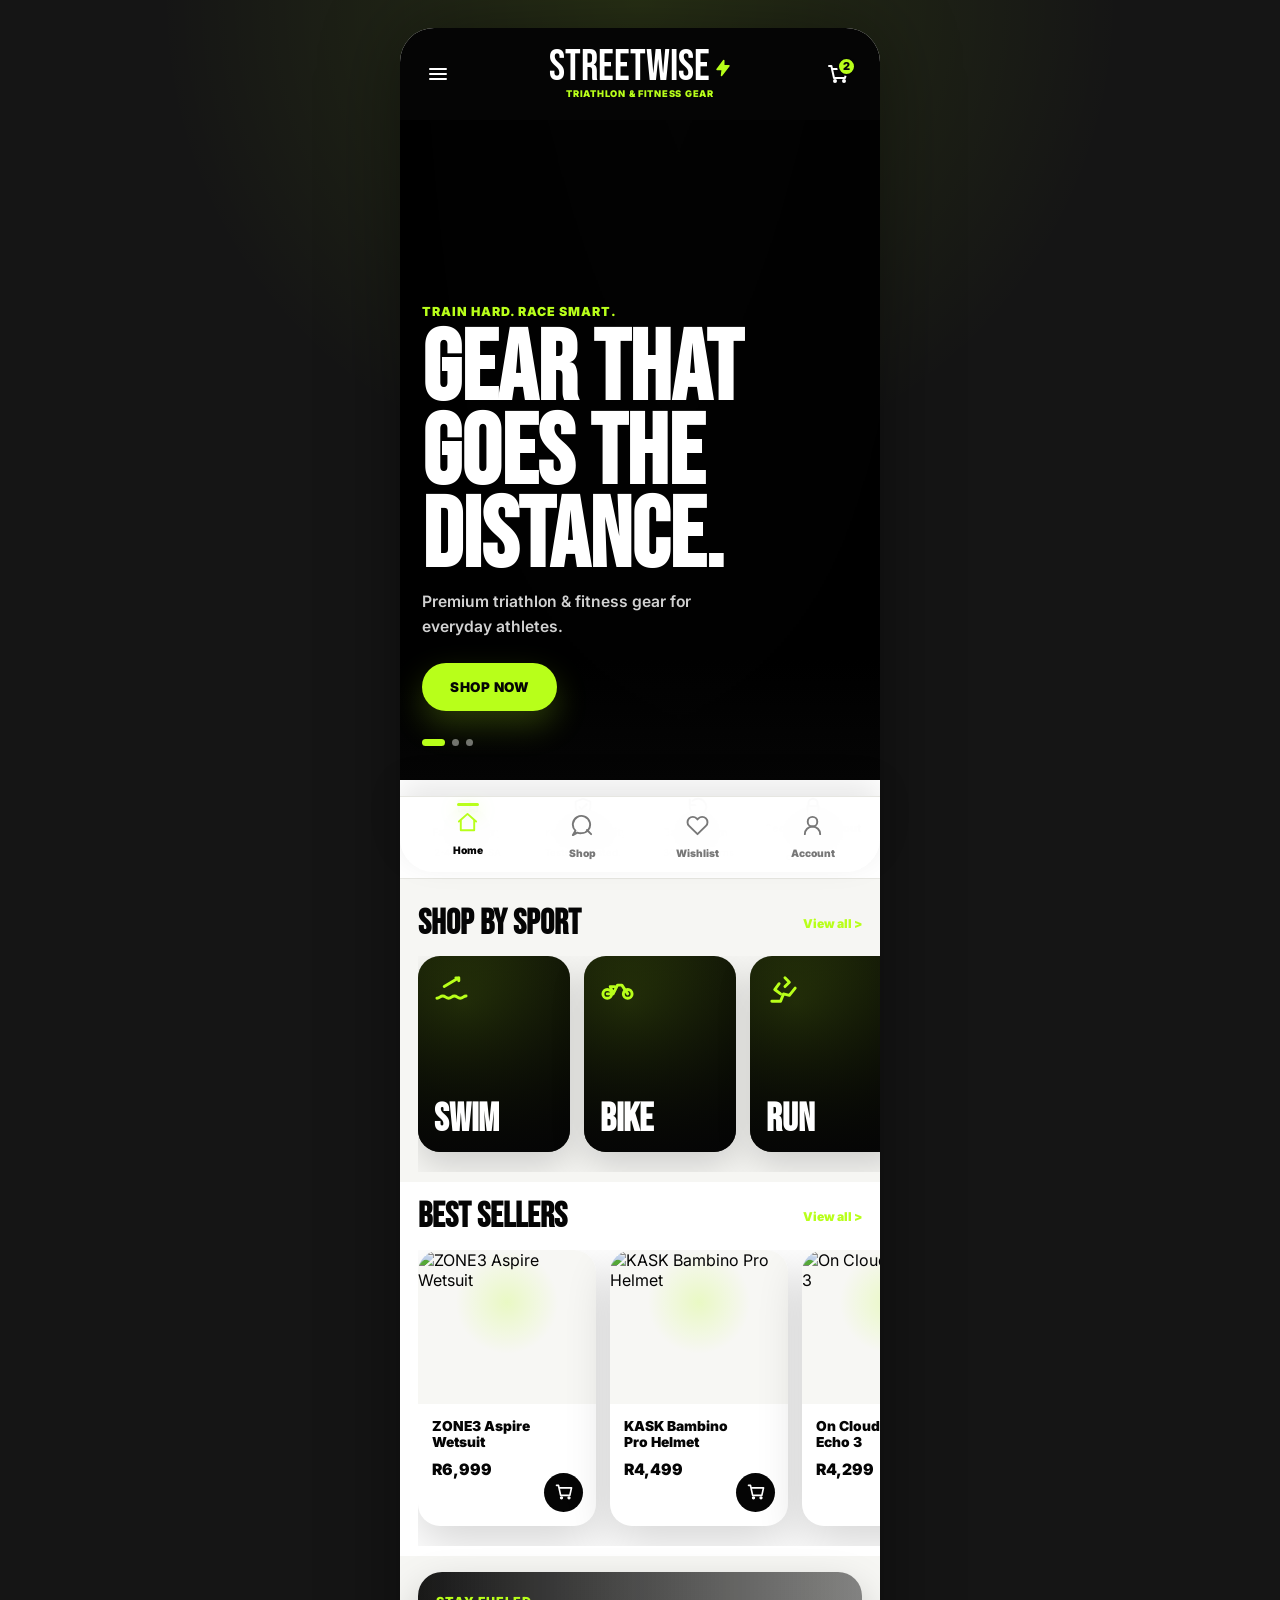
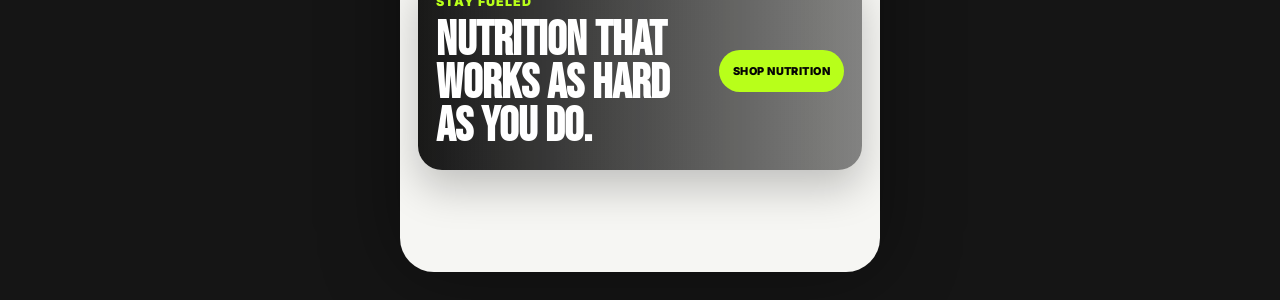
==== index.html @ 717f69e1 "first commit" ====
<!doctype html>
<html lang="en">
  <head>
    <meta charset="UTF-8" />
    <meta name="viewport" content="width=device-width, initial-scale=1.0" />
    <meta
      name="description"
      content="STREETWISE triathlon and fitness gear ecommerce landing page."
    />
    <title>STREETWISE | Triathlon & Fitness Gear</title>
    <link rel="preconnect" href="https://fonts.googleapis.com" />
    <link rel="preconnect" href="https://fonts.gstatic.com" crossorigin />
    <link
      href="https://fonts.googleapis.com/css2?family=Bebas+Neue&family=Inter:wght@400;600;700;800;900&display=swap"
      rel="stylesheet"
    />
    <link rel="stylesheet" href="src/styles.css" />
  </head>
  <body>
    <div class="app-shell">
      <header class="top-header" aria-label="STREETWISE header">
        <button class="icon-button" type="button" aria-label="Open menu">
          <svg aria-hidden="true" viewBox="0 0 24 24">
            <path d="M4 7h16M4 12h16M4 17h16" />
          </svg>
        </button>

        <a class="logo-lockup" href="#" aria-label="STREETWISE home">
          <span class="logo-row">
            STREETWISE
            <svg class="bolt" aria-hidden="true" viewBox="0 0 24 24">
              <path d="m13 2-9 12h7l-1 8 10-13h-7l0-7Z" />
            </svg>
          </span>
          <span class="tagline">TRIATHLON &amp; FITNESS GEAR</span>
        </a>

        <button class="icon-button cart-button" type="button" aria-label="Cart">
          <svg aria-hidden="true" viewBox="0 0 24 24">
            <path d="M6 7h15l-2 9H8L6 7ZM6 7 5.4 4H3" />
            <path d="M9 20a1 1 0 1 0 0-2 1 1 0 0 0 0 2ZM18 20a1 1 0 1 0 0-2 1 1 0 0 0 0 2Z" />
          </svg>
          <span class="cart-badge" id="cartCount">2</span>
        </button>
      </header>

      <main>
        <section class="hero" aria-labelledby="hero-title">
          <div class="hero-media" aria-hidden="true"></div>
          <div class="hero-content">
            <p class="hero-kicker">TRAIN HARD. RACE SMART.</p>
            <h1 id="hero-title">GEAR THAT GOES THE DISTANCE.</h1>
            <p>
              Premium triathlon &amp; fitness gear for everyday athletes.
            </p>
            <a class="cta-button" href="#best-sellers">SHOP NOW</a>
            <div class="slider-dots" aria-label="Hero slides">
              <span class="active"></span>
              <span></span>
              <span></span>
            </div>
          </div>
        </section>

        <section class="trust-strip" aria-label="Store benefits">
          <article>
            <svg aria-hidden="true" viewBox="0 0 24 24">
              <path d="M10 17h4V5H2v12h3" />
              <path d="M14 8h4l4 4v5h-3" />
              <path d="M7 19a2 2 0 1 0 0-4 2 2 0 0 0 0 4ZM17 19a2 2 0 1 0 0-4 2 2 0 0 0 0 4Z" />
            </svg>
            <span>Fast Delivery</span>
            <small>2-4 days in SA</small>
          </article>
          <article>
            <svg aria-hidden="true" viewBox="0 0 24 24">
              <path d="m8 12 2.5 2.5L16 9" />
              <path d="M12 3 4 6v6c0 5 3.5 7.6 8 9 4.5-1.4 8-4 8-9V6l-8-3Z" />
            </svg>
            <span>Premium Quality</span>
            <small>Tested. Trusted.</small>
          </article>
          <article>
            <svg aria-hidden="true" viewBox="0 0 24 24">
              <path d="M3 12a9 9 0 1 0 3-6.7" />
              <path d="M3 4v6h6" />
            </svg>
            <span>Easy Returns</span>
            <small>30-day returns</small>
          </article>
          <article>
            <svg aria-hidden="true" viewBox="0 0 24 24">
              <path d="M7 11V8a5 5 0 0 1 10 0v3" />
              <path d="M6 11h12v10H6z" />
            </svg>
            <span>Secure Checkout</span>
            <small>Shop with confidence</small>
          </article>
        </section>

        <section class="content-section" aria-labelledby="sport-title">
          <div class="section-heading">
            <h2 id="sport-title">SHOP BY SPORT</h2>
            <a href="#">View all &gt;</a>
          </div>

          <div class="h-scroll sport-scroll" aria-label="Sport categories">
            <article class="sport-card swim">
              <svg aria-hidden="true" viewBox="0 0 24 24">
                <path d="M2 18c2 0 2-1.5 4-1.5S8 18 10 18s2-1.5 4-1.5S16 18 18 18s2-1.5 4-1.5" />
                <path d="M7 10 17 4M15 4h2v2" />
              </svg>
              <h3>Swim</h3>
            </article>
            <article class="sport-card bike">
              <svg aria-hidden="true" viewBox="0 0 24 24">
                <path d="M5 18a3 3 0 1 0 0-6 3 3 0 0 0 0 6ZM19 18a3 3 0 1 0 0-6 3 3 0 0 0 0 6Z" />
                <path d="M5 15h4l3-6h3l4 6M9 15l-2-5h3" />
              </svg>
              <h3>Bike</h3>
            </article>
            <article class="sport-card run">
              <svg aria-hidden="true" viewBox="0 0 24 24">
                <path d="m13 4 3 3-3 3" />
                <path d="M4 20h6l2-5 4 1 4-5" />
                <path d="M9 8 6 12l4 3" />
              </svg>
              <h3>Run</h3>
            </article>
            <article class="sport-card fitness">
              <svg aria-hidden="true" viewBox="0 0 24 24">
                <path d="M6 6v12M18 6v12M3 10v4M21 10v4M6 12h12" />
              </svg>
              <h3>Fitness</h3>
            </article>
          </div>
        </section>

        <section
          class="content-section product-section"
          id="best-sellers"
          aria-labelledby="product-title"
        >
          <div class="section-heading">
            <h2 id="product-title">BEST SELLERS</h2>
            <a href="#">View all &gt;</a>
          </div>

          <div class="h-scroll product-scroll" aria-label="Best seller products">
            <article class="product-card reveal-card">
              <div class="product-image">
                <img
                  src="https://images.unsplash.com/photo-1530549387789-4c1017266635?auto=format&fit=crop&w=420&q=80"
                  alt="ZONE3 Aspire Wetsuit"
                />
              </div>
              <div class="product-info">
                <h3>ZONE3 Aspire Wetsuit</h3>
                <p>R6,999</p>
                <button class="add-button" type="button" aria-label="Add ZONE3 Aspire Wetsuit to cart">
                  <svg aria-hidden="true" viewBox="0 0 24 24">
                    <path d="M6 7h15l-2 9H8L6 7ZM6 7 5.4 4H3" />
                    <path d="M9 20a1 1 0 1 0 0-2 1 1 0 0 0 0 2ZM18 20a1 1 0 1 0 0-2 1 1 0 0 0 0 2Z" />
                  </svg>
                </button>
              </div>
            </article>

            <article class="product-card reveal-card">
              <div class="product-image">
                <img
                  src="https://images.unsplash.com/photo-1507035895480-2b3156c31fc8?auto=format&fit=crop&w=420&q=80"
                  alt="KASK Bambino Pro Helmet"
                />
              </div>
              <div class="product-info">
                <h3>KASK Bambino Pro Helmet</h3>
                <p>R4,499</p>
                <button class="add-button" type="button" aria-label="Add KASK Bambino Pro Helmet to cart">
                  <svg aria-hidden="true" viewBox="0 0 24 24">
                    <path d="M6 7h15l-2 9H8L6 7ZM6 7 5.4 4H3" />
                    <path d="M9 20a1 1 0 1 0 0-2 1 1 0 0 0 0 2ZM18 20a1 1 0 1 0 0-2 1 1 0 0 0 0 2Z" />
                  </svg>
                </button>
              </div>
            </article>

            <article class="product-card reveal-card">
              <div class="product-image">
                <img
                  src="https://images.unsplash.com/photo-1542291026-7eec264c27ff?auto=format&fit=crop&w=420&q=80"
                  alt="On Cloudboom Echo 3"
                />
              </div>
              <div class="product-info">
                <h3>On Cloudboom Echo 3</h3>
                <p>R4,299</p>
                <button class="add-button" type="button" aria-label="Add On Cloudboom Echo 3 to cart">
                  <svg aria-hidden="true" viewBox="0 0 24 24">
                    <path d="M6 7h15l-2 9H8L6 7ZM6 7 5.4 4H3" />
                    <path d="M9 20a1 1 0 1 0 0-2 1 1 0 0 0 0 2ZM18 20a1 1 0 1 0 0-2 1 1 0 0 0 0 2Z" />
                  </svg>
                </button>
              </div>
            </article>

            <article class="product-card reveal-card">
              <div class="product-image">
                <img
                  src="https://images.unsplash.com/photo-1523275335684-37898b6baf30?auto=format&fit=crop&w=420&q=80"
                  alt="Garmin Forerunner 965"
                />
              </div>
              <div class="product-info">
                <h3>Garmin Forerunner 965</h3>
                <p>R8,999</p>
                <button class="add-button" type="button" aria-label="Add Garmin Forerunner 965 to cart">
                  <svg aria-hidden="true" viewBox="0 0 24 24">
                    <path d="M6 7h15l-2 9H8L6 7ZM6 7 5.4 4H3" />
                    <path d="M9 20a1 1 0 1 0 0-2 1 1 0 0 0 0 2ZM18 20a1 1 0 1 0 0-2 1 1 0 0 0 0 2Z" />
                  </svg>
                </button>
              </div>
            </article>
          </div>
        </section>

        <section class="nutrition-banner" aria-labelledby="nutrition-title">
          <div>
            <p>STAY FUELED</p>
            <h2 id="nutrition-title">NUTRITION THAT WORKS AS HARD AS YOU DO.</h2>
          </div>
          <a class="mini-cta" href="#">SHOP NUTRITION</a>
        </section>
      </main>

      <nav class="bottom-nav" aria-label="Mobile navigation">
        <a class="active" href="#">
          <svg aria-hidden="true" viewBox="0 0 24 24">
            <path d="m3 11 9-8 9 8" />
            <path d="M5 10v10h14V10" />
          </svg>
          <span>Home</span>
        </a>
        <a href="#sport-title">
          <svg aria-hidden="true" viewBox="0 0 24 24">
            <path d="M11 20a9 9 0 1 0-6.4-2.6L2 22l4.6-2.6A9 9 0 0 0 11 20Z" />
            <path d="m21 21-4.3-4.3" />
          </svg>
          <span>Shop</span>
        </a>
        <a href="#">
          <svg aria-hidden="true" viewBox="0 0 24 24">
            <path d="M20.8 4.6a5.5 5.5 0 0 0-7.8 0L12 5.7l-1-1.1a5.5 5.5 0 0 0-7.8 7.8L12 21l8.8-8.6a5.5 5.5 0 0 0 0-7.8Z" />
          </svg>
          <span>Wishlist</span>
        </a>
        <a href="#">
          <svg aria-hidden="true" viewBox="0 0 24 24">
            <path d="M20 21a8 8 0 1 0-16 0" />
            <path d="M12 13a5 5 0 1 0 0-10 5 5 0 0 0 0 10Z" />
          </svg>
          <span>Account</span>
        </a>
      </nav>
    </div>

    <script src="src/script.js"></script>
  </body>
</html>
---- src/styles.css ----
:root {
  --black: #050505;
  --white: #ffffff;
  --off-white: #f6f6f3;
  --lime: #b8ff1a;
  --charcoal: #151515;
  --muted: #777777;
  --line: #e6e6e1;
  --shadow: 0 18px 46px rgba(5, 5, 5, 0.16);
  --header-height: 92px;
  --bottom-nav-height: 76px;
}

* {
  box-sizing: border-box;
}

html {
  scroll-behavior: smooth;
}

body {
  margin: 0;
  min-height: 100vh;
  color: var(--black);
  background: var(--charcoal);
  font-family: Inter, system-ui, -apple-system, BlinkMacSystemFont, "Segoe UI",
    sans-serif;
}

body,
button,
a {
  -webkit-tap-highlight-color: transparent;
}

button,
a {
  color: inherit;
  font: inherit;
}

a {
  text-decoration: none;
}

button {
  border: 0;
}

img,
svg {
  display: block;
}

svg {
  fill: none;
  stroke: currentColor;
  stroke-linecap: round;
  stroke-linejoin: round;
  stroke-width: 2;
}

.app-shell {
  position: relative;
  min-height: 100vh;
  max-width: 480px;
  margin: 0 auto;
  overflow-x: hidden;
  background: var(--off-white);
  box-shadow: 0 0 80px rgba(0, 0, 0, 0.42);
  padding-top: var(--header-height);
  padding-bottom: calc(var(--bottom-nav-height) + env(safe-area-inset-bottom));
}

.top-header {
  position: fixed;
  top: 0;
  left: 50%;
  z-index: 50;
  display: grid;
  grid-template-columns: 48px 1fr 48px;
  align-items: center;
  width: min(100%, 480px);
  height: var(--header-height);
  padding: 12px 16px 13px;
  color: var(--white);
  background: var(--black);
  transform: translateX(-50%);
  animation: fade-down 620ms cubic-bezier(0.22, 1, 0.36, 1) both;
}

.icon-button {
  position: relative;
  display: grid;
  width: 44px;
  height: 44px;
  place-items: center;
  border-radius: 999px;
  color: var(--white);
  background: transparent;
  cursor: pointer;
  transition:
    background 180ms ease,
    transform 180ms ease;
}

.icon-button:active {
  transform: scale(0.93);
}

.icon-button svg {
  width: 24px;
  height: 24px;
}

.logo-lockup {
  display: grid;
  justify-items: center;
  gap: 1px;
  min-width: 0;
  text-align: center;
}

.logo-row {
  display: inline-flex;
  align-items: center;
  gap: 4px;
  color: var(--white);
  font-family: "Bebas Neue", Impact, sans-serif;
  font-size: clamp(2rem, 9vw, 2.7rem);
  line-height: 0.9;
  letter-spacing: 0;
}

.bolt {
  width: 18px;
  height: 18px;
  color: var(--lime);
  fill: currentColor;
  stroke: currentColor;
}

.tagline {
  color: var(--lime);
  font-size: 0.58rem;
  font-weight: 900;
  letter-spacing: 0.08em;
}

.cart-badge {
  position: absolute;
  top: 5px;
  right: 4px;
  display: grid;
  width: 19px;
  height: 19px;
  place-items: center;
  border: 2px solid var(--black);
  border-radius: 999px;
  color: var(--black);
  background: var(--lime);
  font-size: 0.68rem;
  font-weight: 900;
}

.hero {
  position: relative;
  min-height: 660px;
  overflow: hidden;
  color: var(--white);
  background: var(--black);
}

.hero-media {
  position: absolute;
  inset: 0;
  background:
    linear-gradient(90deg, rgba(5, 5, 5, 0.95), rgba(5, 5, 5, 0.34) 58%, rgba(5, 5, 5, 0.8)),
    linear-gradient(180deg, rgba(5, 5, 5, 0.2), rgba(5, 5, 5, 0.92)),
    url("https://images.unsplash.com/photo-1541625602330-2277a4c46182?auto=format&fit=crop&w=980&q=82");
  background-position: center;
  background-size: cover;
  filter: grayscale(1) contrast(1.18);
  transform: scale(1.02);
}

.hero::after {
  position: absolute;
  inset: auto 0 0;
  height: 120px;
  content: "";
  background: linear-gradient(0deg, var(--black), rgba(5, 5, 5, 0));
}

.hero-content {
  position: relative;
  z-index: 1;
  display: flex;
  min-height: 660px;
  flex-direction: column;
  align-items: flex-start;
  justify-content: flex-end;
  padding: 44px 22px 34px;
}

.hero-kicker,
.nutrition-banner p {
  margin: 0 0 10px;
  color: var(--lime);
  font-size: 0.78rem;
  font-weight: 900;
  letter-spacing: 0.08em;
}

h1,
h2,
h3,
p {
  margin-top: 0;
}

h1,
h2,
h3 {
  font-family: "Bebas Neue", Impact, sans-serif;
  letter-spacing: 0;
}

.hero h1 {
  max-width: 360px;
  margin-bottom: 11px;
  font-size: clamp(4.4rem, 20vw, 6.2rem);
  line-height: 0.84;
}

.hero p:not(.hero-kicker) {
  max-width: 300px;
  margin-bottom: 24px;
  color: rgba(255, 255, 255, 0.82);
  font-size: 0.98rem;
  font-weight: 600;
  line-height: 1.55;
}

.hero-kicker,
.hero h1,
.hero p:not(.hero-kicker) {
  animation: hero-rise 700ms cubic-bezier(0.22, 1, 0.36, 1) both;
}

.hero h1 {
  animation-delay: 90ms;
}

.hero p:not(.hero-kicker) {
  animation-delay: 170ms;
}

.cta-button,
.mini-cta {
  display: inline-flex;
  align-items: center;
  justify-content: center;
  min-height: 48px;
  border-radius: 999px;
  color: var(--black);
  background: var(--lime);
  font-size: 0.84rem;
  font-weight: 950;
  letter-spacing: 0.04em;
  transition:
    transform 180ms ease,
    box-shadow 180ms ease,
    filter 180ms ease;
}

.cta-button {
  padding: 0 28px;
  box-shadow: 0 14px 32px rgba(184, 255, 26, 0.22);
  animation: cta-pop 720ms cubic-bezier(0.22, 1, 0.36, 1) 260ms both;
}

.cta-button:hover,
.mini-cta:hover {
  filter: brightness(1.04);
  transform: translateY(-2px) scale(1.02);
}

.cta-button:active,
.mini-cta:active {
  transform: scale(0.96);
}

.slider-dots {
  display: flex;
  gap: 7px;
  margin-top: 28px;
}

.slider-dots span {
  width: 7px;
  height: 7px;
  border-radius: 999px;
  background: rgba(255, 255, 255, 0.44);
}

.slider-dots .active {
  width: 23px;
  background: var(--lime);
}

.trust-strip {
  display: grid;
  grid-template-columns: repeat(4, minmax(0, 1fr));
  gap: 0;
  padding: 16px 10px;
  background: var(--white);
  border-bottom: 1px solid var(--line);
}

.trust-strip article {
  display: grid;
  justify-items: center;
  gap: 5px;
  min-width: 0;
  padding: 0 6px;
  text-align: center;
}

.trust-strip article + article {
  border-left: 1px solid var(--line);
}

.trust-strip svg {
  width: 22px;
  height: 22px;
  color: var(--black);
}

.trust-strip span,
.trust-strip small {
  overflow-wrap: anywhere;
}

.trust-strip span {
  font-size: clamp(0.56rem, 2.45vw, 0.68rem);
  font-weight: 900;
  line-height: 1.08;
}

.trust-strip small {
  color: var(--muted);
  font-size: clamp(0.5rem, 2.05vw, 0.6rem);
  font-weight: 700;
  line-height: 1.15;
}

.content-section {
  padding: 28px 0 10px 18px;
  background: var(--off-white);
}

.section-heading {
  display: flex;
  align-items: center;
  justify-content: space-between;
  gap: 12px;
  padding-right: 18px;
  margin-bottom: 16px;
}

.section-heading h2 {
  margin: 0;
  font-size: 2.2rem;
  line-height: 0.95;
}

.section-heading a {
  flex: 0 0 auto;
  color: var(--lime);
  font-size: 0.76rem;
  font-weight: 950;
}

.h-scroll {
  display: grid;
  grid-auto-flow: column;
  grid-auto-columns: max-content;
  gap: 14px;
  overflow-x: auto;
  overscroll-behavior-inline: contain;
  padding: 0 18px 20px 0;
  scroll-snap-type: inline mandatory;
  scrollbar-width: none;
}

.h-scroll::-webkit-scrollbar {
  display: none;
}

.sport-card {
  position: relative;
  display: flex;
  width: 152px;
  min-height: 196px;
  flex-direction: column;
  justify-content: flex-end;
  overflow: hidden;
  padding: 16px;
  border-radius: 22px;
  color: var(--white);
  background: var(--black);
  scroll-snap-align: start;
  box-shadow: 0 14px 34px rgba(5, 5, 5, 0.16);
  isolation: isolate;
  transition:
    transform 190ms ease,
    filter 190ms ease;
  animation: card-rise 640ms cubic-bezier(0.22, 1, 0.36, 1) both;
}

.sport-card::before,
.sport-card::after {
  position: absolute;
  inset: 0;
  content: "";
}

.sport-card::before {
  z-index: -2;
  background-position: center;
  background-size: cover;
  filter: grayscale(1) contrast(1.14);
  transition:
    filter 190ms ease,
    transform 190ms ease;
}

.sport-card::after {
  z-index: -1;
  background:
    linear-gradient(180deg, rgba(5, 5, 5, 0.1), rgba(5, 5, 5, 0.9)),
    radial-gradient(circle at 30% 24%, rgba(184, 255, 26, 0.22), rgba(184, 255, 26, 0));
}

.sport-card:hover,
.sport-card:active {
  transform: translateY(-3px) scale(1.025);
}

.sport-card:hover::before,
.sport-card:active::before {
  filter: grayscale(0.55) contrast(1.2) brightness(1.08);
  transform: scale(1.05);
}

.sport-card svg {
  width: 35px;
  height: 35px;
  margin-bottom: auto;
  color: var(--lime);
}

.sport-card h3 {
  margin: 0;
  color: var(--white);
  font-size: 2.45rem;
  line-height: 0.86;
  text-transform: uppercase;
}

.sport-card.swim::before {
  background-image: url("https://images.unsplash.com/photo-1530549387789-4c1017266635?auto=format&fit=crop&w=500&q=80");
}

.sport-card.bike::before {
  background-image: url("https://images.unsplash.com/photo-1541625602330-2277a4c46182?auto=format&fit=crop&w=500&q=80");
}

.sport-card.run::before {
  background-image: url("https://images.unsplash.com/photo-1552674605-db6ffd4facb5?auto=format&fit=crop&w=500&q=80");
}

.sport-card.fitness::before {
  background-image: url("https://images.unsplash.com/photo-1517836357463-d25dfeac3438?auto=format&fit=crop&w=500&q=80");
}

.sport-card:nth-child(2),
.reveal-card:nth-child(2) {
  animation-delay: 80ms;
}

.sport-card:nth-child(3),
.reveal-card:nth-child(3) {
  animation-delay: 150ms;
}

.sport-card:nth-child(4),
.reveal-card:nth-child(4) {
  animation-delay: 220ms;
}

.product-section {
  padding-top: 18px;
  background: var(--white);
}

.product-card {
  position: relative;
  width: 178px;
  min-height: 276px;
  overflow: hidden;
  border-radius: 22px;
  background: var(--white);
  box-shadow: var(--shadow);
  scroll-snap-align: start;
  animation: card-rise 700ms cubic-bezier(0.22, 1, 0.36, 1) both;
}

.product-image {
  display: grid;
  height: 154px;
  place-items: center;
  overflow: hidden;
  background:
    radial-gradient(circle at 50% 34%, rgba(184, 255, 26, 0.22), transparent 38%),
    #f7f7f4;
}

.product-image img {
  width: 100%;
  height: 100%;
  object-fit: cover;
  mix-blend-mode: multiply;
}

.product-info {
  position: relative;
  min-height: 122px;
  padding: 14px 48px 16px 14px;
}

.product-info h3 {
  margin-bottom: 9px;
  font-family: Inter, system-ui, sans-serif;
  font-size: 0.86rem;
  font-weight: 900;
  line-height: 1.22;
}

.product-info p {
  margin: 0;
  font-size: 0.98rem;
  font-weight: 950;
}

.add-button {
  position: absolute;
  right: 13px;
  bottom: 14px;
  display: grid;
  width: 39px;
  height: 39px;
  place-items: center;
  border-radius: 999px;
  color: var(--white);
  background: var(--black);
  cursor: pointer;
  transition:
    transform 180ms ease,
    background 180ms ease;
}

.add-button svg {
  width: 20px;
  height: 20px;
}

.add-button:hover,
.add-button:focus-visible {
  background: #222;
}

.add-button.added {
  animation: add-pulse 420ms cubic-bezier(0.22, 1, 0.36, 1);
}

.nutrition-banner {
  position: relative;
  display: flex;
  align-items: center;
  justify-content: space-between;
  gap: 14px;
  min-height: 178px;
  margin: 16px 18px 26px;
  overflow: hidden;
  padding: 22px 18px;
  border-radius: 24px;
  color: var(--white);
  background:
    linear-gradient(90deg, rgba(5, 5, 5, 0.92), rgba(5, 5, 5, 0.48)),
    url("https://images.unsplash.com/photo-1517963879433-6ad2b056d712?auto=format&fit=crop&w=900&q=80");
  background-position: center;
  background-size: cover;
  box-shadow: 0 18px 42px rgba(5, 5, 5, 0.22);
}

.nutrition-banner h2 {
  max-width: 235px;
  margin: 0;
  font-size: clamp(2.05rem, 9.5vw, 3rem);
  line-height: 0.9;
}

.mini-cta {
  flex: 0 0 auto;
  min-height: 42px;
  padding: 0 14px;
  font-size: 0.68rem;
  white-space: nowrap;
}

.bottom-nav {
  position: fixed;
  bottom: 0;
  left: 50%;
  z-index: 60;
  display: grid;
  grid-template-columns: repeat(4, 1fr);
  width: min(100%, 480px);
  min-height: calc(var(--bottom-nav-height) + env(safe-area-inset-bottom));
  padding: 9px 10px calc(8px + env(safe-area-inset-bottom));
  border-top: 1px solid var(--line);
  background: rgba(255, 255, 255, 0.96);
  box-shadow: 0 -12px 34px rgba(5, 5, 5, 0.1);
  transform: translateX(-50%);
  backdrop-filter: blur(18px);
}

.bottom-nav a {
  position: relative;
  display: grid;
  justify-items: center;
  gap: 4px;
  min-width: 0;
  padding-top: 8px;
  color: var(--muted);
  font-size: 0.64rem;
  font-weight: 900;
  transition:
    color 180ms ease,
    transform 180ms ease;
}

.bottom-nav svg {
  width: 23px;
  height: 23px;
}

.bottom-nav a.active {
  color: var(--black);
  transform: translateY(-3px);
}

.bottom-nav a.active::before {
  position: absolute;
  top: 0;
  width: 22px;
  height: 3px;
  border-radius: 999px;
  content: "";
  background: var(--lime);
  box-shadow: 0 6px 16px rgba(184, 255, 26, 0.5);
}

.bottom-nav a.active svg {
  color: var(--lime);
}

@keyframes fade-down {
  from {
    opacity: 0;
    transform: translate(-50%, -16px);
  }
  to {
    opacity: 1;
    transform: translate(-50%, 0);
  }
}

@keyframes hero-rise {
  from {
    opacity: 0;
    transform: translateY(20px);
  }
  to {
    opacity: 1;
    transform: translateY(0);
  }
}

@keyframes cta-pop {
  from {
    opacity: 0;
    transform: translateY(14px) scale(0.94);
  }
  to {
    opacity: 1;
    transform: translateY(0) scale(1);
  }
}

@keyframes card-rise {
  from {
    opacity: 0;
    transform: translateY(18px);
  }
  to {
    opacity: 1;
    transform: translateY(0);
  }
}

@keyframes add-pulse {
  0% {
    transform: scale(1);
  }
  42% {
    color: var(--black);
    background: var(--lime);
    transform: scale(1.16);
  }
  100% {
    transform: scale(1);
  }
}

@media (max-width: 360px) {
  .hero h1 {
    font-size: 4rem;
  }

  .trust-strip {
    padding-inline: 6px;
  }

  .nutrition-banner {
    align-items: flex-start;
    flex-direction: column;
  }
}

@media (min-width: 481px) {
  body {
    padding: 28px 0;
    background:
      radial-gradient(circle at top, rgba(184, 255, 26, 0.12), transparent 24%),
      var(--charcoal);
  }

  .app-shell {
    min-height: calc(100vh - 56px);
    border-radius: 34px;
    overflow: hidden;
  }

  .top-header {
    top: 28px;
    border-radius: 34px 34px 0 0;
  }

  .bottom-nav {
    bottom: 28px;
    border-radius: 0 0 34px 34px;
  }
}

@media (prefers-reduced-motion: reduce) {
  *,
  *::before,
  *::after {
    scroll-behavior: auto !important;
    animation-duration: 0.001ms !important;
    animation-iteration-count: 1 !important;
    transition-duration: 0.001ms !important;
  }
}
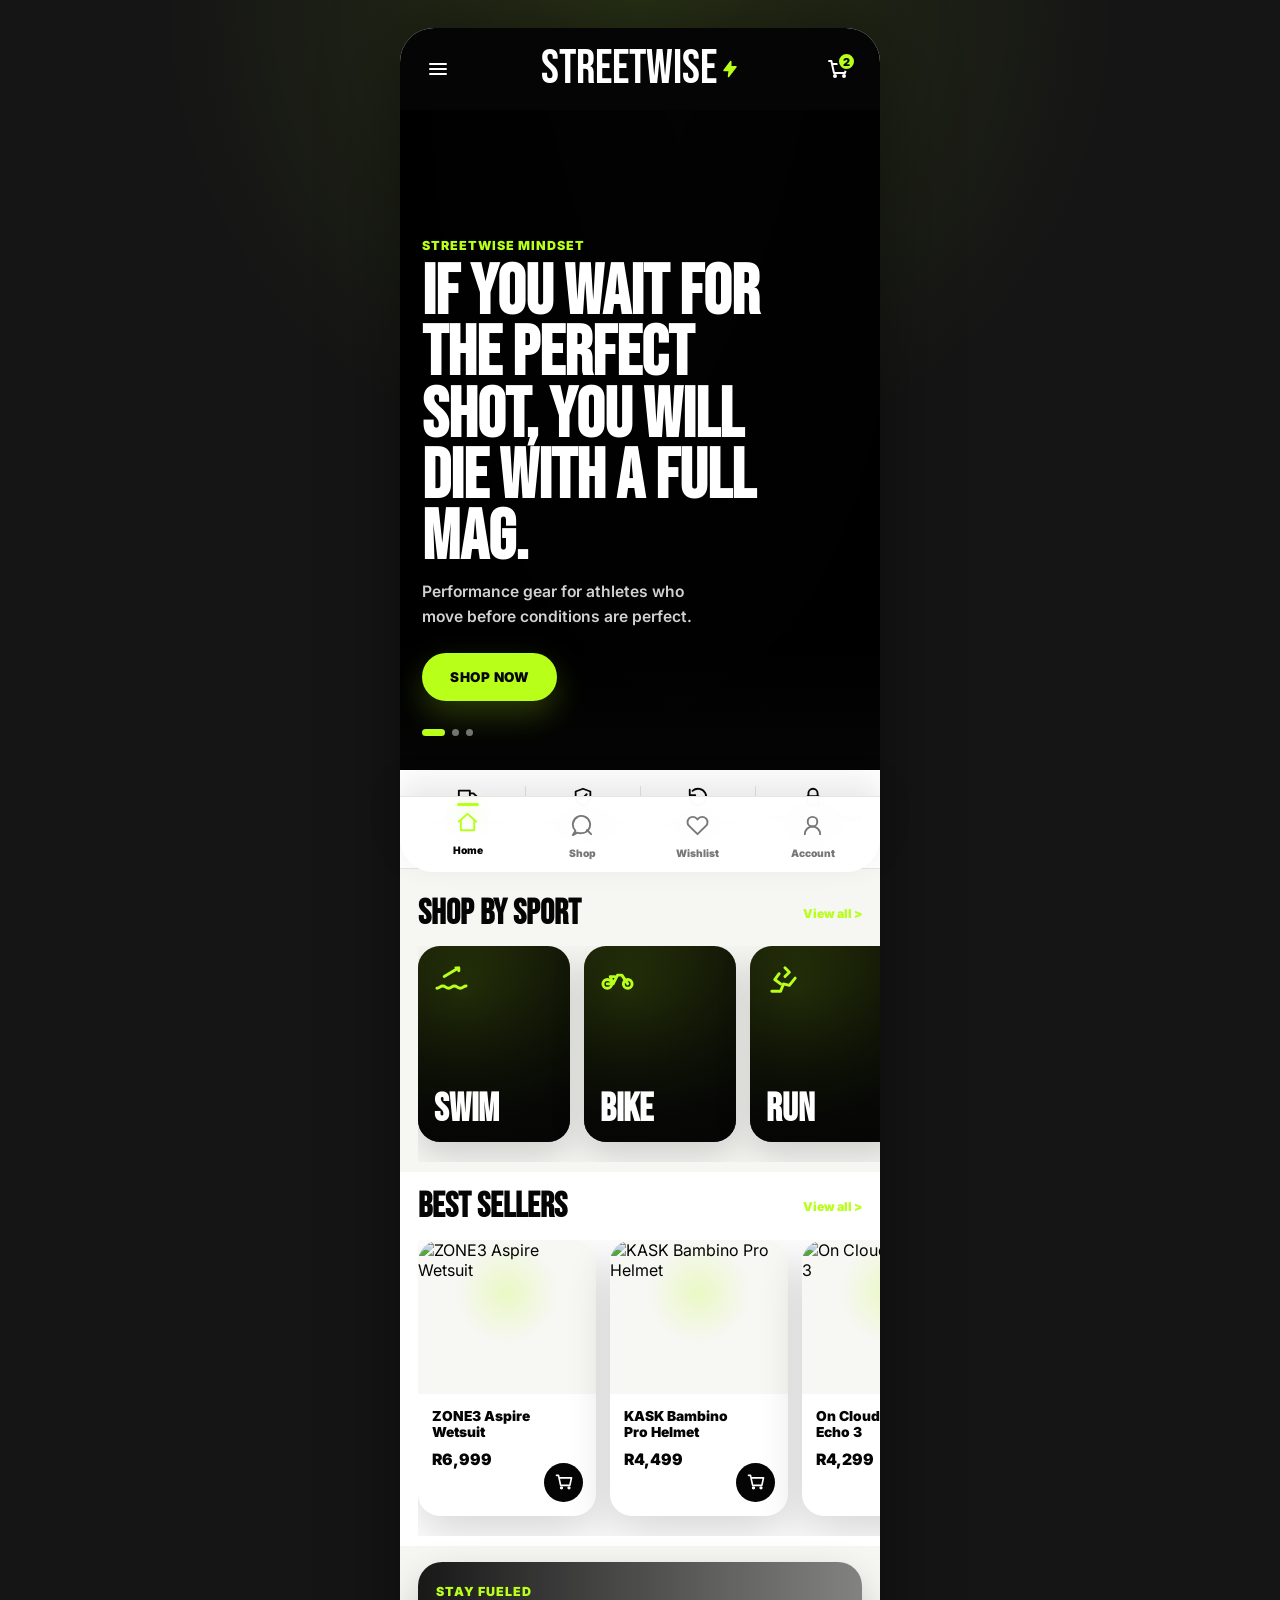
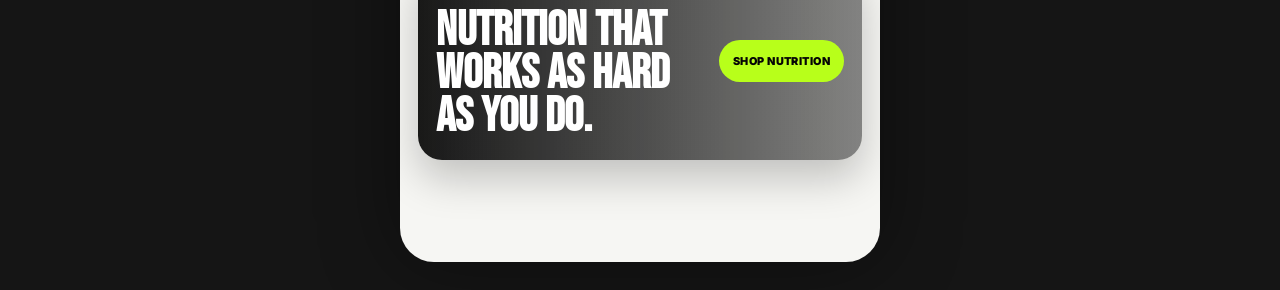
==== commit c2fdcfe4: "add shop pages and interactive drawers" ====
--- a/index.html
+++ b/index.html
@@ -7,7 +7,7 @@
       name="description"
       content="STREETWISE triathlon and fitness gear ecommerce landing page."
     />
-    <title>STREETWISE | Triathlon & Fitness Gear</title>
+    <title>STREETWISE | Performance Gear</title>
     <link rel="preconnect" href="https://fonts.googleapis.com" />
     <link rel="preconnect" href="https://fonts.gstatic.com" crossorigin />
     <link
@@ -19,23 +19,32 @@
   <body>
     <div class="app-shell">
       <header class="top-header" aria-label="STREETWISE header">
-        <button class="icon-button" type="button" aria-label="Open menu">
+        <button
+          class="icon-button"
+          type="button"
+          aria-label="Open menu"
+          data-menu-open
+        >
           <svg aria-hidden="true" viewBox="0 0 24 24">
             <path d="M4 7h16M4 12h16M4 17h16" />
           </svg>
         </button>
 
-        <a class="logo-lockup" href="#" aria-label="STREETWISE home">
+        <a class="logo-lockup" href="index.html" aria-label="STREETWISE home">
           <span class="logo-row">
             STREETWISE
             <svg class="bolt" aria-hidden="true" viewBox="0 0 24 24">
               <path d="m13 2-9 12h7l-1 8 10-13h-7l0-7Z" />
             </svg>
           </span>
-          <span class="tagline">TRIATHLON &amp; FITNESS GEAR</span>
-        </a>
-
-        <button class="icon-button cart-button" type="button" aria-label="Cart">
+        </a>
+
+        <button
+          class="icon-button cart-button"
+          type="button"
+          aria-label="Open cart"
+          data-cart-open
+        >
           <svg aria-hidden="true" viewBox="0 0 24 24">
             <path d="M6 7h15l-2 9H8L6 7ZM6 7 5.4 4H3" />
             <path d="M9 20a1 1 0 1 0 0-2 1 1 0 0 0 0 2ZM18 20a1 1 0 1 0 0-2 1 1 0 0 0 0 2Z" />
@@ -43,17 +52,64 @@
           <span class="cart-badge" id="cartCount">2</span>
         </button>
       </header>
+
+      <div class="drawer-backdrop" data-drawer-backdrop hidden></div>
+
+      <aside class="drawer menu-drawer" aria-label="Menu" data-menu-panel hidden>
+        <div class="drawer-header">
+          <p>Menu</p>
+          <button class="drawer-close" type="button" aria-label="Close menu" data-drawer-close>
+            <svg aria-hidden="true" viewBox="0 0 24 24">
+              <path d="M18 6 6 18M6 6l12 12" />
+            </svg>
+          </button>
+        </div>
+        <nav class="drawer-links" aria-label="Menu links">
+          <a href="index.html">Home</a>
+          <a href="shop.html">Shop</a>
+          <a href="swim.html">Swim</a>
+          <a href="bike.html">Bike</a>
+          <a href="run.html">Run</a>
+          <a href="fitness.html">Fitness</a>
+        </nav>
+      </aside>
+
+      <aside class="drawer cart-drawer" aria-label="Shopping cart" data-cart-panel hidden>
+        <div class="drawer-header">
+          <p>Your Cart</p>
+          <button class="drawer-close" type="button" aria-label="Close cart" data-drawer-close>
+            <svg aria-hidden="true" viewBox="0 0 24 24">
+              <path d="M18 6 6 18M6 6l12 12" />
+            </svg>
+          </button>
+        </div>
+        <div class="cart-items" data-cart-items>
+          <article>
+            <span>ZONE3 Aspire Wetsuit</span>
+            <strong>R6,999</strong>
+          </article>
+          <article>
+            <span>On Cloudboom Echo 3</span>
+            <strong>R4,299</strong>
+          </article>
+        </div>
+        <div class="cart-summary">
+          <span>Estimated total</span>
+          <strong data-cart-total>R11,298</strong>
+        </div>
+        <a class="checkout-button" href="shop.html">Continue Shopping</a>
+      </aside>
 
       <main>
         <section class="hero" aria-labelledby="hero-title">
           <div class="hero-media" aria-hidden="true"></div>
           <div class="hero-content">
-            <p class="hero-kicker">TRAIN HARD. RACE SMART.</p>
-            <h1 id="hero-title">GEAR THAT GOES THE DISTANCE.</h1>
+            <p class="hero-kicker">STREETWISE MINDSET</p>
+            <h1 id="hero-title">IF YOU WAIT FOR THE PERFECT SHOT, YOU WILL DIE WITH A FULL MAG.</h1>
             <p>
-              Premium triathlon &amp; fitness gear for everyday athletes.
+              Performance gear for athletes who move before conditions are perfect.
             </p>
-            <a class="cta-button" href="#best-sellers">SHOP NOW</a>
+            <a class="cta-button" href="shop.html">SHOP NOW</a>
             <div class="slider-dots" aria-label="Hero slides">
               <span class="active"></span>
               <span></span>
@@ -101,38 +157,38 @@
         <section class="content-section" aria-labelledby="sport-title">
           <div class="section-heading">
             <h2 id="sport-title">SHOP BY SPORT</h2>
-            <a href="#">View all &gt;</a>
+            <a href="shop.html">View all &gt;</a>
           </div>
 
           <div class="h-scroll sport-scroll" aria-label="Sport categories">
-            <article class="sport-card swim">
+            <a class="sport-card swim" href="swim.html">
               <svg aria-hidden="true" viewBox="0 0 24 24">
                 <path d="M2 18c2 0 2-1.5 4-1.5S8 18 10 18s2-1.5 4-1.5S16 18 18 18s2-1.5 4-1.5" />
                 <path d="M7 10 17 4M15 4h2v2" />
               </svg>
               <h3>Swim</h3>
-            </article>
-            <article class="sport-card bike">
+            </a>
+            <a class="sport-card bike" href="bike.html">
               <svg aria-hidden="true" viewBox="0 0 24 24">
                 <path d="M5 18a3 3 0 1 0 0-6 3 3 0 0 0 0 6ZM19 18a3 3 0 1 0 0-6 3 3 0 0 0 0 6Z" />
                 <path d="M5 15h4l3-6h3l4 6M9 15l-2-5h3" />
               </svg>
               <h3>Bike</h3>
-            </article>
-            <article class="sport-card run">
+            </a>
+            <a class="sport-card run" href="run.html">
               <svg aria-hidden="true" viewBox="0 0 24 24">
                 <path d="m13 4 3 3-3 3" />
                 <path d="M4 20h6l2-5 4 1 4-5" />
                 <path d="M9 8 6 12l4 3" />
               </svg>
               <h3>Run</h3>
-            </article>
-            <article class="sport-card fitness">
+            </a>
+            <a class="sport-card fitness" href="fitness.html">
               <svg aria-hidden="true" viewBox="0 0 24 24">
                 <path d="M6 6v12M18 6v12M3 10v4M21 10v4M6 12h12" />
               </svg>
               <h3>Fitness</h3>
-            </article>
+            </a>
           </div>
         </section>
 
@@ -143,7 +199,7 @@
         >
           <div class="section-heading">
             <h2 id="product-title">BEST SELLERS</h2>
-            <a href="#">View all &gt;</a>
+            <a href="shop.html">View all &gt;</a>
           </div>
 
           <div class="h-scroll product-scroll" aria-label="Best seller products">
@@ -157,7 +213,7 @@
               <div class="product-info">
                 <h3>ZONE3 Aspire Wetsuit</h3>
                 <p>R6,999</p>
-                <button class="add-button" type="button" aria-label="Add ZONE3 Aspire Wetsuit to cart">
+                <button class="add-button" type="button" aria-label="Add ZONE3 Aspire Wetsuit to cart" data-product-name="ZONE3 Aspire Wetsuit" data-product-price="6999">
                   <svg aria-hidden="true" viewBox="0 0 24 24">
                     <path d="M6 7h15l-2 9H8L6 7ZM6 7 5.4 4H3" />
                     <path d="M9 20a1 1 0 1 0 0-2 1 1 0 0 0 0 2ZM18 20a1 1 0 1 0 0-2 1 1 0 0 0 0 2Z" />
@@ -176,7 +232,7 @@
               <div class="product-info">
                 <h3>KASK Bambino Pro Helmet</h3>
                 <p>R4,499</p>
-                <button class="add-button" type="button" aria-label="Add KASK Bambino Pro Helmet to cart">
+                <button class="add-button" type="button" aria-label="Add KASK Bambino Pro Helmet to cart" data-product-name="KASK Bambino Pro Helmet" data-product-price="4499">
                   <svg aria-hidden="true" viewBox="0 0 24 24">
                     <path d="M6 7h15l-2 9H8L6 7ZM6 7 5.4 4H3" />
                     <path d="M9 20a1 1 0 1 0 0-2 1 1 0 0 0 0 2ZM18 20a1 1 0 1 0 0-2 1 1 0 0 0 0 2Z" />
@@ -195,7 +251,7 @@
               <div class="product-info">
                 <h3>On Cloudboom Echo 3</h3>
                 <p>R4,299</p>
-                <button class="add-button" type="button" aria-label="Add On Cloudboom Echo 3 to cart">
+                <button class="add-button" type="button" aria-label="Add On Cloudboom Echo 3 to cart" data-product-name="On Cloudboom Echo 3" data-product-price="4299">
                   <svg aria-hidden="true" viewBox="0 0 24 24">
                     <path d="M6 7h15l-2 9H8L6 7ZM6 7 5.4 4H3" />
                     <path d="M9 20a1 1 0 1 0 0-2 1 1 0 0 0 0 2ZM18 20a1 1 0 1 0 0-2 1 1 0 0 0 0 2Z" />
@@ -214,7 +270,7 @@
               <div class="product-info">
                 <h3>Garmin Forerunner 965</h3>
                 <p>R8,999</p>
-                <button class="add-button" type="button" aria-label="Add Garmin Forerunner 965 to cart">
+                <button class="add-button" type="button" aria-label="Add Garmin Forerunner 965 to cart" data-product-name="Garmin Forerunner 965" data-product-price="8999">
                   <svg aria-hidden="true" viewBox="0 0 24 24">
                     <path d="M6 7h15l-2 9H8L6 7ZM6 7 5.4 4H3" />
                     <path d="M9 20a1 1 0 1 0 0-2 1 1 0 0 0 0 2ZM18 20a1 1 0 1 0 0-2 1 1 0 0 0 0 2Z" />
@@ -230,19 +286,19 @@
             <p>STAY FUELED</p>
             <h2 id="nutrition-title">NUTRITION THAT WORKS AS HARD AS YOU DO.</h2>
           </div>
-          <a class="mini-cta" href="#">SHOP NUTRITION</a>
+          <a class="mini-cta" href="shop.html">SHOP NUTRITION</a>
         </section>
       </main>
 
       <nav class="bottom-nav" aria-label="Mobile navigation">
-        <a class="active" href="#">
+        <a class="active" href="index.html">
           <svg aria-hidden="true" viewBox="0 0 24 24">
             <path d="m3 11 9-8 9 8" />
             <path d="M5 10v10h14V10" />
           </svg>
           <span>Home</span>
         </a>
-        <a href="#sport-title">
+        <a href="shop.html">
           <svg aria-hidden="true" viewBox="0 0 24 24">
             <path d="M11 20a9 9 0 1 0-6.4-2.6L2 22l4.6-2.6A9 9 0 0 0 11 20Z" />
             <path d="m21 21-4.3-4.3" />
--- a/src/styles.css
+++ b/src/styles.css
@@ -7,7 +7,7 @@
   --muted: #777777;
   --line: #e6e6e1;
   --shadow: 0 18px 46px rgba(5, 5, 5, 0.16);
-  --header-height: 92px;
+  --header-height: 82px;
   --bottom-nav-height: 76px;
 }
 
@@ -83,7 +83,7 @@
   align-items: center;
   width: min(100%, 480px);
   height: var(--header-height);
-  padding: 12px 16px 13px;
+  padding: 12px 16px;
   color: var(--white);
   background: var(--black);
   transform: translateX(-50%);
@@ -117,7 +117,6 @@
 .logo-lockup {
   display: grid;
   justify-items: center;
-  gap: 1px;
   min-width: 0;
   text-align: center;
 }
@@ -128,7 +127,7 @@
   gap: 4px;
   color: var(--white);
   font-family: "Bebas Neue", Impact, sans-serif;
-  font-size: clamp(2rem, 9vw, 2.7rem);
+  font-size: clamp(2.3rem, 10vw, 3rem);
   line-height: 0.9;
   letter-spacing: 0;
 }
@@ -139,13 +138,6 @@
   color: var(--lime);
   fill: currentColor;
   stroke: currentColor;
-}
-
-.tagline {
-  color: var(--lime);
-  font-size: 0.58rem;
-  font-weight: 900;
-  letter-spacing: 0.08em;
 }
 
 .cart-badge {
@@ -162,6 +154,153 @@
   background: var(--lime);
   font-size: 0.68rem;
   font-weight: 900;
+}
+
+.drawer-backdrop {
+  position: fixed;
+  inset: 0;
+  z-index: 70;
+  background: rgba(0, 0, 0, 0.58);
+  opacity: 0;
+  transition: opacity 200ms ease;
+}
+
+.drawer-backdrop.is-open {
+  opacity: 1;
+}
+
+.drawer {
+  position: fixed;
+  top: 0;
+  z-index: 80;
+  width: min(86vw, 380px);
+  height: 100vh;
+  padding: 20px;
+  color: var(--white);
+  background: var(--black);
+  box-shadow: 0 28px 80px rgba(0, 0, 0, 0.45);
+  transition: transform 240ms cubic-bezier(0.22, 1, 0.36, 1);
+}
+
+.drawer[hidden],
+.drawer-backdrop[hidden] {
+  display: none;
+}
+
+.menu-drawer {
+  left: max(0px, calc((100vw - 480px) / 2));
+  transform: translateX(-104%);
+}
+
+.cart-drawer {
+  right: max(0px, calc((100vw - 480px) / 2));
+  transform: translateX(104%);
+}
+
+.drawer.is-open {
+  transform: translateX(0);
+}
+
+.drawer-header {
+  display: flex;
+  align-items: center;
+  justify-content: space-between;
+  gap: 16px;
+  padding-bottom: 18px;
+  border-bottom: 1px solid rgba(255, 255, 255, 0.16);
+}
+
+.drawer-header p {
+  margin: 0;
+  font-family: "Bebas Neue", Impact, sans-serif;
+  font-size: 2.2rem;
+  line-height: 1;
+}
+
+.drawer-close {
+  display: grid;
+  width: 42px;
+  height: 42px;
+  place-items: center;
+  border-radius: 999px;
+  color: var(--white);
+  background: rgba(255, 255, 255, 0.08);
+  cursor: pointer;
+}
+
+.drawer-close svg {
+  width: 22px;
+  height: 22px;
+}
+
+.drawer-links {
+  display: grid;
+  gap: 5px;
+  padding-top: 18px;
+}
+
+.drawer-links a {
+  display: flex;
+  align-items: center;
+  min-height: 52px;
+  border-bottom: 1px solid rgba(255, 255, 255, 0.1);
+  font-family: "Bebas Neue", Impact, sans-serif;
+  font-size: 2rem;
+  letter-spacing: 0;
+}
+
+.drawer-links a:hover,
+.drawer-links a:focus-visible {
+  color: var(--lime);
+}
+
+.cart-items {
+  display: grid;
+  gap: 12px;
+  padding: 20px 0;
+}
+
+.cart-items article {
+  display: grid;
+  grid-template-columns: 1fr auto;
+  gap: 12px;
+  align-items: center;
+  padding: 14px;
+  border-radius: 16px;
+  background: rgba(255, 255, 255, 0.08);
+}
+
+.cart-items span {
+  font-size: 0.9rem;
+  font-weight: 800;
+  line-height: 1.3;
+}
+
+.cart-items strong,
+.cart-summary strong {
+  color: var(--lime);
+}
+
+.cart-summary {
+  display: flex;
+  align-items: center;
+  justify-content: space-between;
+  gap: 16px;
+  padding: 18px 0;
+  border-top: 1px solid rgba(255, 255, 255, 0.16);
+  font-weight: 900;
+}
+
+.checkout-button {
+  display: inline-flex;
+  align-items: center;
+  justify-content: center;
+  width: 100%;
+  min-height: 48px;
+  border-radius: 999px;
+  color: var(--black);
+  background: var(--lime);
+  font-weight: 950;
 }
 
 .hero {
@@ -228,10 +367,10 @@
 }
 
 .hero h1 {
-  max-width: 360px;
+  max-width: 375px;
   margin-bottom: 11px;
-  font-size: clamp(4.4rem, 20vw, 6.2rem);
-  line-height: 0.84;
+  font-size: clamp(3.15rem, 14vw, 4.35rem);
+  line-height: 0.88;
 }
 
 .hero p:not(.hero-kicker) {
@@ -506,6 +645,98 @@
   background: var(--white);
 }
 
+.page-hero {
+  position: relative;
+  min-height: 292px;
+  overflow: hidden;
+  padding: 128px 20px 28px;
+  color: var(--white);
+  background:
+    linear-gradient(90deg, rgba(5, 5, 5, 0.94), rgba(5, 5, 5, 0.42)),
+    url("https://images.unsplash.com/photo-1541625602330-2277a4c46182?auto=format&fit=crop&w=900&q=82");
+  background-position: center;
+  background-size: cover;
+  isolation: isolate;
+}
+
+.page-hero::after {
+  position: absolute;
+  inset: 0;
+  z-index: -1;
+  content: "";
+  background: rgba(5, 5, 5, 0.3);
+  backdrop-filter: grayscale(1) contrast(1.1);
+}
+
+.page-hero p {
+  max-width: 330px;
+  margin: 0;
+  color: rgba(255, 255, 255, 0.76);
+  font-size: 0.96rem;
+  font-weight: 700;
+  line-height: 1.55;
+}
+
+.page-hero h1 {
+  max-width: 360px;
+  margin: 0 0 10px;
+  font-size: clamp(4.2rem, 17vw, 5.8rem);
+  line-height: 0.85;
+}
+
+.category-tabs {
+  display: grid;
+  grid-auto-flow: column;
+  grid-auto-columns: max-content;
+  gap: 10px;
+  overflow-x: auto;
+  padding: 16px 18px;
+  background: var(--black);
+  scrollbar-width: none;
+}
+
+.category-tabs::-webkit-scrollbar {
+  display: none;
+}
+
+.category-tabs a {
+  display: inline-flex;
+  align-items: center;
+  min-height: 38px;
+  padding: 0 15px;
+  border: 1px solid rgba(255, 255, 255, 0.16);
+  border-radius: 999px;
+  color: var(--white);
+  font-size: 0.74rem;
+  font-weight: 950;
+}
+
+.category-tabs a.active {
+  color: var(--black);
+  border-color: var(--lime);
+  background: var(--lime);
+}
+
+.catalog-section {
+  padding: 28px 18px 18px;
+  background: var(--off-white);
+}
+
+.catalog-grid {
+  display: grid;
+  grid-template-columns: repeat(2, minmax(0, 1fr));
+  gap: 14px;
+}
+
+.catalog-grid .product-card {
+  width: auto;
+}
+
+.page-sport-section {
+  padding: 24px 0 4px 18px;
+  background: var(--white);
+}
+
 .product-card {
   position: relative;
   width: 178px;
